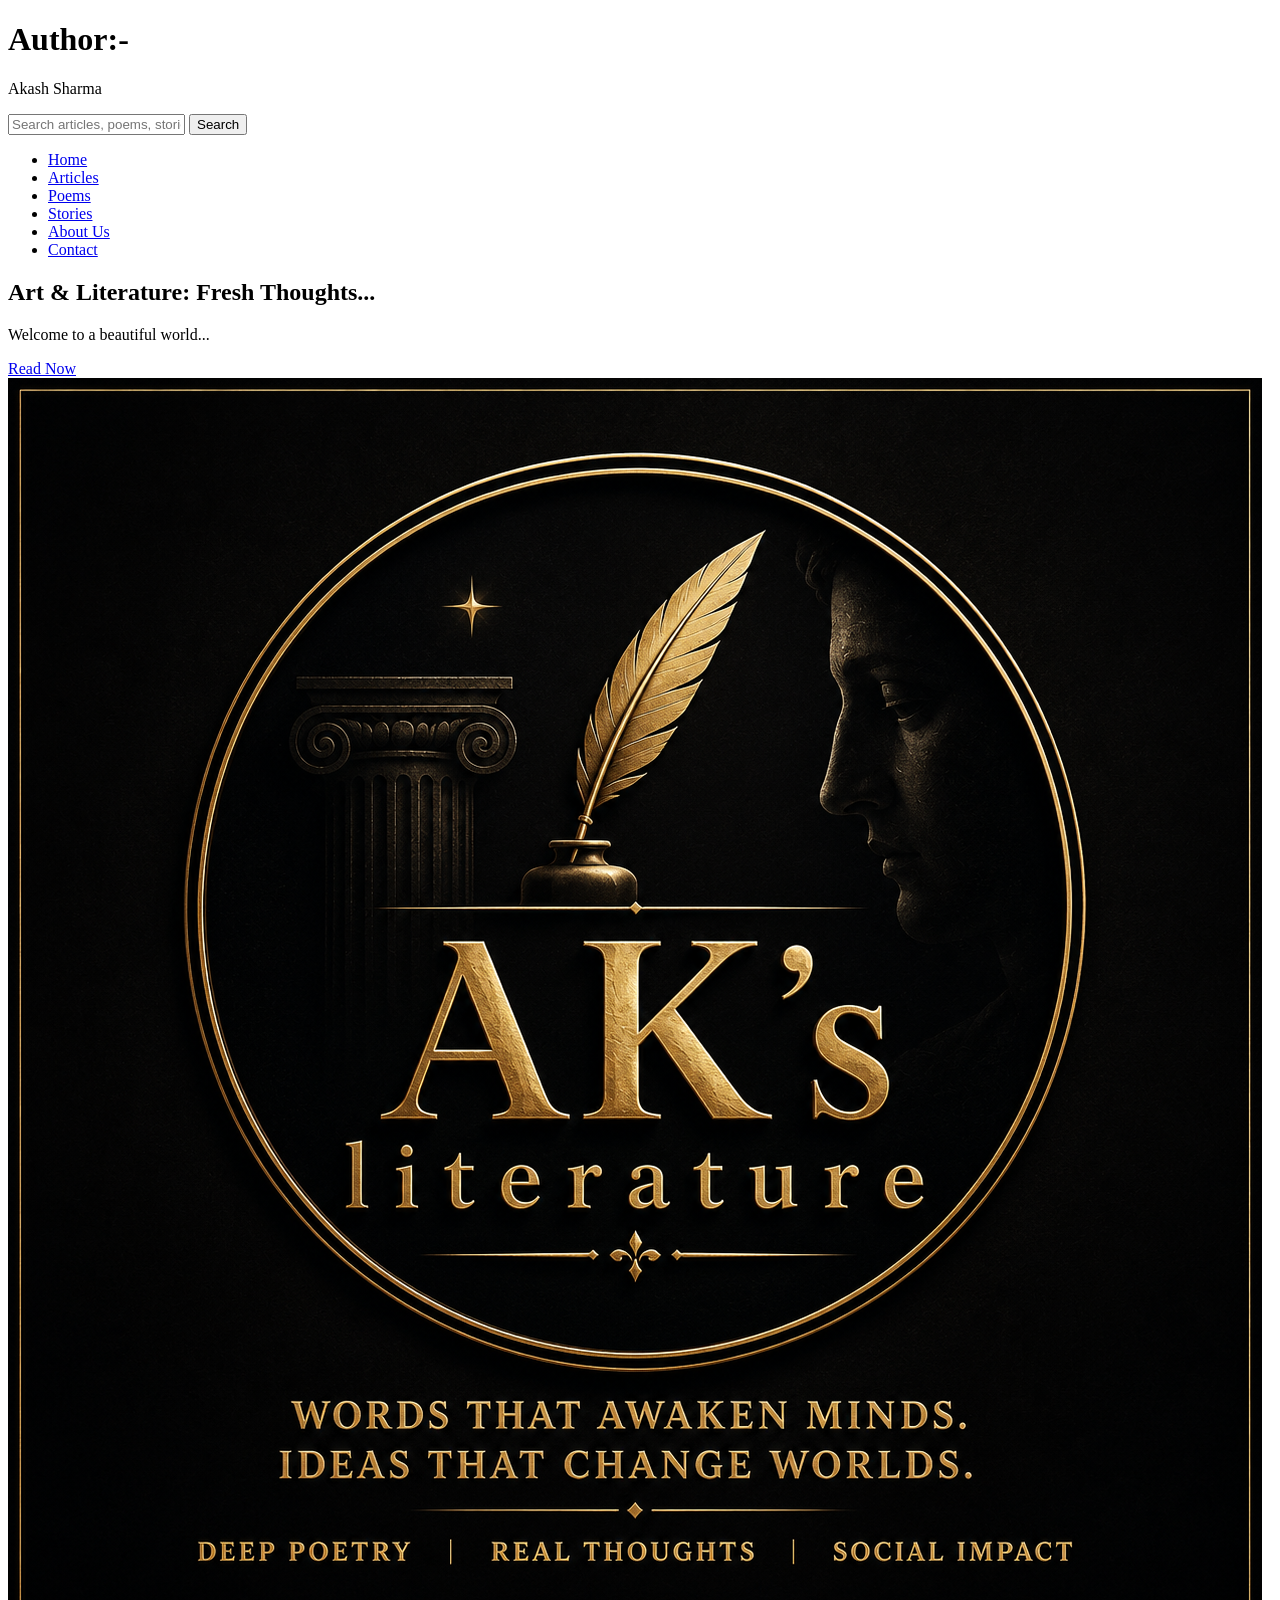
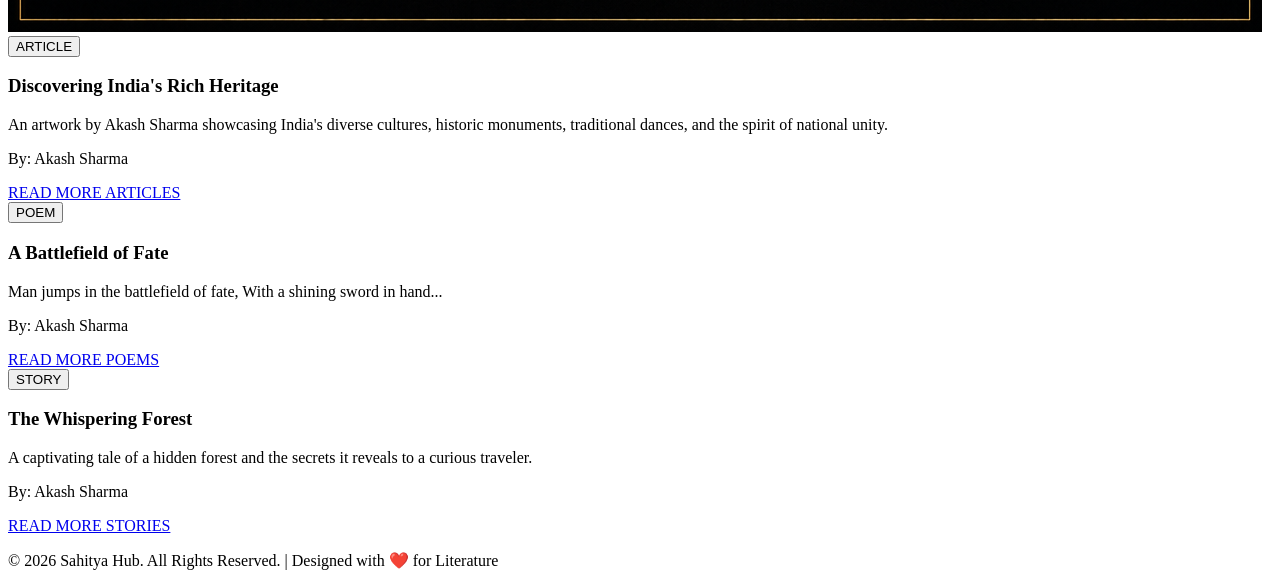
==== index.html @ 0364e893 "Create index.html" ====
<!DOCTYPE html>
<html lang="hi">
<head>
    <meta charset="UTF-8">
    <meta name="viewport" content="width=device-width, initial-scale=1.0">
    <title>Sahitya Hub - Articles, Poems & Stories</title>
    <link rel="stylesheet" href="newfile.css">
</head>
<body>

    <header>
        <div class="logo-area">
            <h1 id="author">Author:-</h1>
            <p id="name">Akash Sharma</p>
        </div>
        <div class="search-bar">
            <input type="text" placeholder="Search articles, poems, stories...">
            <button>Search</button>
        </div>
    </header>

    <nav>
        <ul>
            <li><a href="#" class="active">Home</a></li>
            <li><a href="#">Articles</a></li>
            <li><a href="#">Poems</a></li>
            <li><a href="#">Stories</a></li>
            <li><a href="#">About Us</a></li>
            <li><a href="login.page.2.html">Contact</a></li>
        </ul>
    </nav>

    <section class="hero-section">
    <div class="hero-content">
        <h2>Art & Literature: Fresh Thoughts...</h2>
        <p>Welcome to a beautiful world...</p>
        <a href="#" class="btn">Read Now</a>
    </div>
    
    <img src="img.3.png" alt="Unity in Diversity">
</section>

    <main class="container"><div class="container">
    <div class="card article-card">

        <div class="card-img" id="img-1">
            <button>ARTICLE</button>
    </div>

        <div class="card-content">
            <h3 class="card-title">Discovering India's Rich Heritage</h3>
            <p class="card-text">An artwork by Akash Sharma showcasing India's diverse cultures, historic monuments, traditional dances, and the spirit of national unity.</p>
            <p class="card-author">By: Akash Sharma</p>
            <a href="#" class="btn btn-article">READ MORE ARTICLES</a>
        </div>
    </div>
    <div class="card poem-card">

        <div class="card-img" id="img-2">
            <button>POEM</button>
    </div>
        <div class="card-content">
            <h3 class="card-title">A Battlefield of Fate</h3>
            <p class="card-text">Man jumps in the battlefield of fate, With a shining sword in hand...</p>
            <p class="card-author">By: Akash Sharma</p>
            <a href="#" class="btn btn-poem">READ MORE POEMS</a>
        </div>
    </div>

    <div class="card story-card">

        <div class="card-img" id="img-4">
            <button>STORY</button>
    </div>
        <div class="card-content">
            <h3 class="card-title">The Whispering Forest</h3>
            <p class="card-text">A captivating tale of a hidden forest and the secrets it reveals to a curious traveler.</p>
            <p class="card-author">By: Akash Sharma</p>
            <a href="#" class="btn btn-story">READ MORE STORIES</a>
        </div>
    </div>

    </main>

    <footer>
        <p>&copy; 2026 Sahitya Hub. All Rights Reserved. | Designed with ❤️ for Literature</p>
    </footer>

</body>
</html>
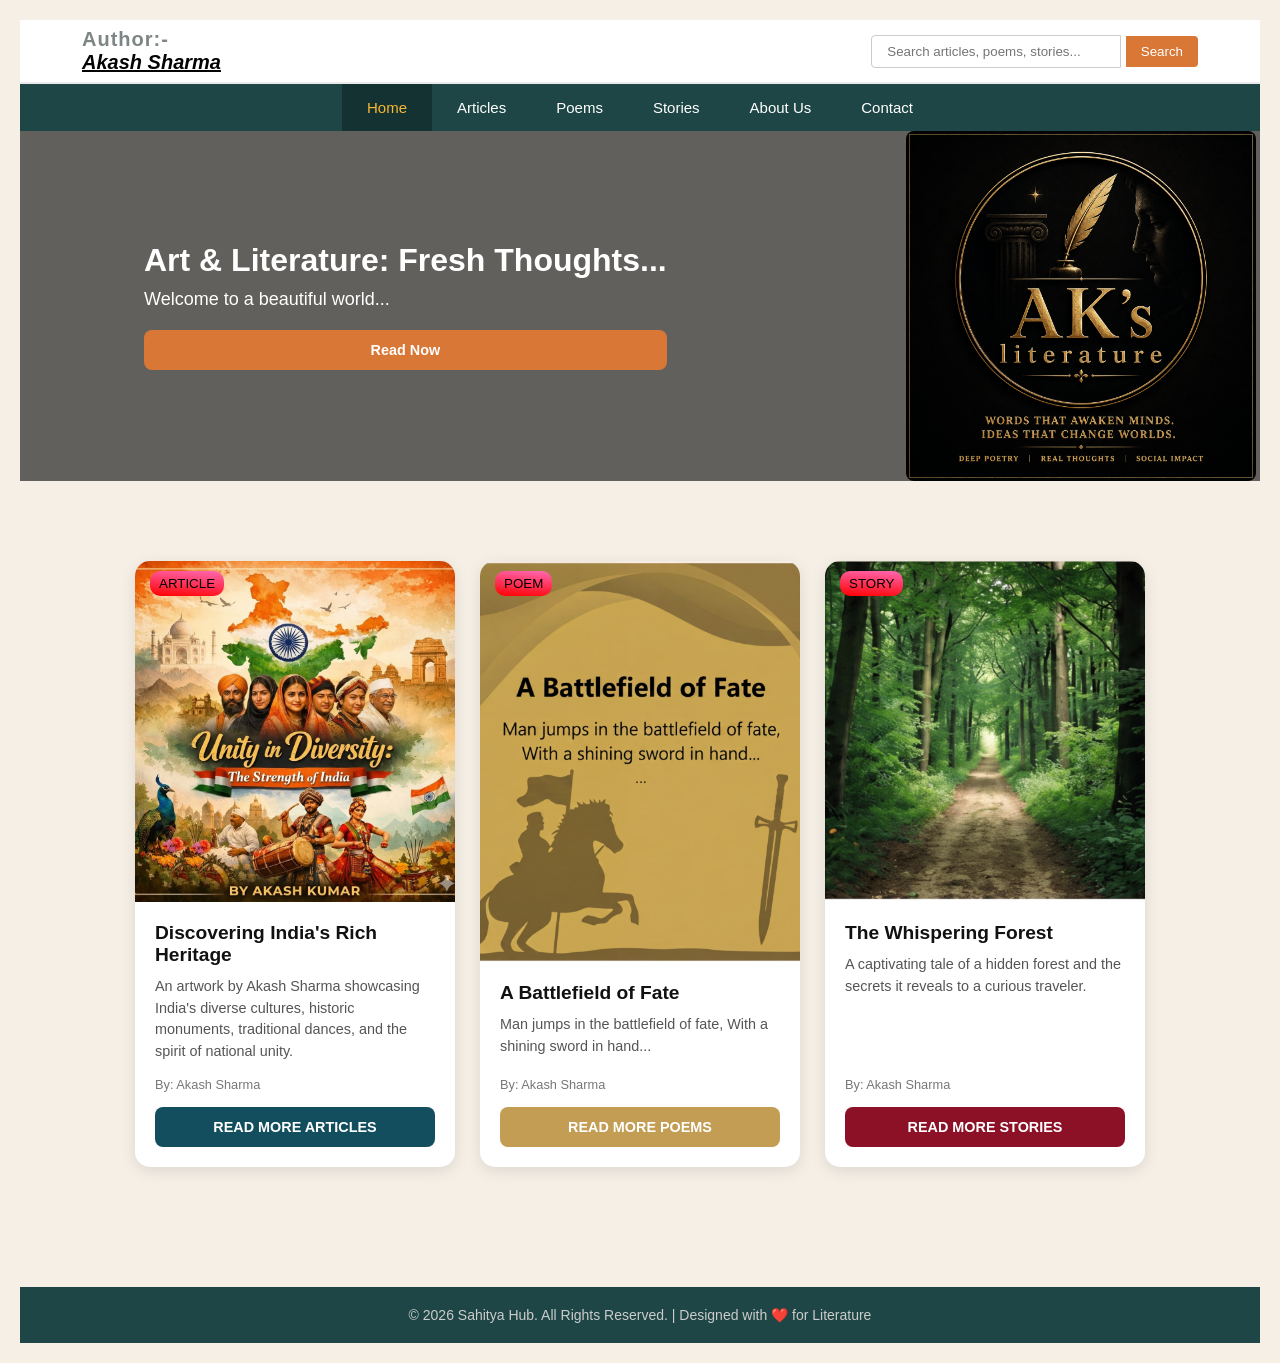
==== commit fcb79497: "Update index.html" ====
--- a/index.html
+++ b/index.html
@@ -4,7 +4,7 @@
     <meta charset="UTF-8">
     <meta name="viewport" content="width=device-width, initial-scale=1.0">
     <title>Sahitya Hub - Articles, Poems & Stories</title>
-    <link rel="stylesheet" href="newfile.css">
+    <link rel="stylesheet" href="style.css">
 </head>
 <body>
 
--- a/style.css
+++ b/style.css
@@ -0,0 +1,381 @@
+/* Reset and Base Styles */
+* {
+    margin: 0;
+    padding: 0;
+    box-sizing: border-box;
+    font-family: 'Segoe UI', Tahoma, Geneva, Verdana, sans-serif;
+}
+
+body {
+    background-color: #ebeae4; /* Light elegant background like the image */
+    color: #333;
+}
+
+/* Header */
+header {
+    background-color: #fff;
+    padding: 8px 5%;
+    display: flex;
+    justify-content: space-between;
+    align-items: center;
+    border-bottom: 2px solid #eaeaea;
+}
+
+.logo-area h1 {
+    color: #7d8585; /* Dark Teal color */
+    font-size: 20px;
+    letter-spacing: 1px;
+}
+
+.logo-area p {
+    font-size: 20px;
+    color: #030303;
+    font-style: italic;
+    font-weight: bold;
+    font-family: 'Franklin Gothic Medium', 'Arial Narrow', Arial, sans-serif;
+    text-decoration: underline;
+}
+
+.search-bar input {
+    padding: 8px 15px;
+    width: 250px;
+    border: 1px solid #ccc;
+    border-radius: 4px 0 0 4px;
+    outline: none;
+}
+
+.search-bar button {
+    padding: 8px 15px;
+    background-color: #d97736; /* Orange button accent */
+    border: none;
+    color: white;
+    cursor: pointer;
+    border-radius: 0 4px 4px 0;
+}
+
+/* Navigation */
+nav {
+    background-color: #1e4646;
+}
+
+nav ul {
+    list-style: none;
+    display: flex;
+    justify-content: center;
+}
+
+nav ul li a {
+    display: block;
+    padding: 15px 25px;
+    color: #fff;
+    text-decoration: none;
+    font-size: 15px;
+    transition: 0.3s;
+}
+
+nav ul li a:hover, nav ul li a.active {
+    background-color: #143232;
+    color: #f7b733;
+}
+
+/* Hero / Banner Parent Container */
+.hero-section {
+    background: linear-gradient(rgba(0,0,0,0.6), rgba(0,0,0,0.6)), url('https://images.unsplash.com/photo-1497633762265-9d179a990aa6?w=1200') no-repeat center center/cover;
+    height: 350px;
+    
+    /* 1. In teen lines se text left aur image right-middle mein ho jayegi */
+    display: flex;
+    justify-content: space-between; /* Text left mein, image right mein */
+    align-items: center;            /* Dono ko upar-neeche se middle (center) karega */
+    
+    color: white;
+    padding: 0 10%;                 /* Left aur right side se thoda elegant gap dene ke liye */
+}
+
+/* Left Side ka Text Box */
+.hero-content {
+    max-width: 55%;                 /* Text ko aadhi jagah dega taaki image ke upar na chade */
+    text-align: left;               /* Text ko left align karega jo dekhne mein achha lagega */
+}
+
+.hero-content h2 {
+    font-size: 32px;
+    margin-bottom: 10px;
+}
+
+.hero-content p {
+    font-size: 18px;
+    margin-bottom: 20px;
+    font-weight: 300;
+}
+
+/* Right Side ki Image */
+.hero-section img {
+    height: 350px;                  /* Banner ki height (350px) se thoda chota taaki fit baithe */
+    width: 350px;
+    object-fit: cover;              /* Image kheechegi ya kharab nahi hogi */
+    border-radius: 8px;             /* Corners ko thoda gol karne ke liye (Optional) */
+    margin-right: -120px;
+}
+
+.btn {
+    display: inline-block;
+    background-color: #d97736;
+    color: white;
+    padding: 10px 25px;
+    text-decoration: none;
+    border-radius: 4px;
+    font-weight: bold;
+    transition: 0.3s;
+}
+
+.btn:hover {
+    background-color: #bfa52e;
+}
+
+/* Main Layout Cards */
+/* Poore body ka background match karne ke liye */
+body {
+    background-color: #f5efe6; /* Light cream background */
+    font-family: 'Arial', sans-serif;
+    margin: 0;
+    padding: 20px;
+}
+
+/* Teeno cards ko ek line me set karne ke liye container */
+.container {
+    display: flex;
+    justify-content: center;
+    gap: 25px; /* Cards ke beech ka gap */
+    flex-wrap: wrap; /* Mobile screen par cards automatic niche aa jayenge */
+    padding: 40px 20px;
+}
+
+/* Card ka main box */
+.card {
+    background-color: #ffffff;
+    border-radius: 15px; /* Rounded corners */
+    box-shadow: 0 4px 15px rgba(0, 0, 0, 0.1); /* Halka shadow effect */
+    width: 320px;
+    overflow: hidden;
+    display: flex;
+    flex-direction: column;
+}
+
+/* Card ki image */
+.card-img {
+    width: 100%;
+    object-fit: cover;
+}
+#img-1 {
+    background-image: url('img.1.jpeg');
+    background-size: cover; /* Background ko theek se fit karne ke liye */
+    background-position: center;
+    height: 341px;
+} 
+#img-1 button{
+    font-family: 'Franklin Gothic Medium', 'Arial Narrow', Arial, sans-serif;
+    border:none;
+    border-radius: 10px;
+    display: inline;
+    margin-top: 10px;
+    margin-left: 15px;
+    padding: 5px 9px 5px 9px;
+    background: linear-gradient(5deg, red, hotpink);
+    transition: background-color 0.3s ease;
+    cursor: pointer;
+}
+#img-1 button:hover{
+    transform: scale(1.1);
+    box-shadow: 0px 8px 15px rgba(63, 39, 62, 0.2); 
+  transform: translateY(-2px);
+}
+
+
+
+#img-2{
+    background-image: url('img.2.png');
+    background-size: cover; /* Background ko theek se fit karne ke liye */
+    background-position: center;
+    height: 401px;
+}
+#img-2 button{
+    font-family: 'Franklin Gothic Medium', 'Arial Narrow', Arial, sans-serif;
+    border:none;
+    border-radius: 10px;
+    display: inline;
+    margin-top: 10px;
+    margin-left: 15px;
+    padding: 5px 9px 5px 9px;
+    background: linear-gradient(5deg, red, hotpink);
+    transition: background-color 0.3s ease;
+    cursor: pointer;
+}
+#img-2 button:hover{
+    transform: scale(1.1);
+    box-shadow: 0px 8px 15px rgba(63, 39, 62, 0.2); 
+  transform: translateY(-2px);
+}
+
+
+#img-4{
+    background-image: url('img.4.png');
+    background-size: cover; /* Background ko theek se fit karne ke liye */
+    background-position: center;
+    height: 341px;
+}
+#img-4 button{
+    font-family: 'Franklin Gothic Medium', 'Arial Narrow', Arial, sans-serif;
+    border:none;
+    border-radius: 10px;
+    display: inline;
+    margin-top: 10px;
+    margin-left: 15px;
+    padding: 5px 9px 5px 9px;
+    background: linear-gradient(5deg, red, hotpink);
+    transition: background-color 0.3s ease;
+    cursor: pointer;
+}
+#img-4 button:hover{
+    transform: scale(1.1);
+    box-shadow: 0px 8px 15px rgba(63, 39, 62, 0.2); 
+  transform: translateY(-2px);
+}
+
+/* Text aur Button ke aas-pass ka space */
+.card-content {
+    padding: 20px;
+    display: flex;
+    flex-direction: column;
+    flex-grow: 1;
+}
+
+.card-title {
+    font-size: 1.2rem;
+    color: #111;
+    margin: 0 0 10px 0;
+}
+
+.card-text {
+    font-size: 0.9rem;
+    color: #555;
+    line-height: 1.5;
+    margin-bottom: 15px;
+    flex-grow: 1; /* Taaki text chhota-bada hone par bhi button sahi jagah rahe */
+}
+
+.card-author {
+    font-size: 0.8rem;
+    color: #777;
+    margin-bottom: 15px;
+}
+
+/* --- BUTTONS STYLING --- */
+
+/* Sabhi buttons ki common setting */
+.btn {
+    display: block;
+    text-align: center;
+    padding: 12px 0;
+    font-size: 0.9rem;
+    font-weight: bold;
+    text-decoration: none; /* Underline hatane ke liye */
+    border-radius: 8px; /* Button ke rounded corners */
+    color: #ffffff; /* White text color */
+    transition: background-color 0.3s ease; /* Hover effect smooth karne ke liye */
+}
+
+/* Article Button (Teal Blue) */
+.btn-article {
+    background-color: #134e5e; 
+}
+.btn-article:hover {
+    background-color: #0f3f4c; /* Hover karne par thoda dark hoga */
+}
+
+/* Poem Button (Gold/Mustard) */
+.btn-poem {
+    background-color: #c29d53;
+}
+.btn-poem:hover {
+    background-color: #aa8441;
+}
+
+/* Story Button (Maroon/Red) */
+.btn-story {
+    background-color: #8c1127;
+}
+.btn-story:hover {
+    background-color: #6e0b1d;
+}
+/* Footer */
+footer {
+    background-color: #1e4646;
+    color: #ccc;
+    text-align: center;
+    padding: 20px;
+    margin-top: 40px;
+    font-size: 14px;
+}
+
+/* Responsive for Mobile & Tablets */
+@media (max-width: 768px) {
+    header {
+        flex-direction: column;
+        gap: 15px;
+        text-align: center;
+    }
+    
+    .search-bar {
+        width: 100%;
+        display: flex;
+        justify-content: center;
+    }
+    
+    .search-bar input {
+        width: 60%;
+    }
+
+    /* 👇 Yahan changes kiye gaye hain 👇 */
+
+    nav ul {
+        flex-direction: row;     /* Column hata kar row kar diya */
+        flex-wrap: wrap;         /* Agar jagah kam ho to text aage wali line me aa jaye */
+        justify-content: center; /* Items ko center me rakhne ke liye */
+        align-items: center;    
+        gap: 5px;                /* Items ke beech thoda gap dene ke liye */
+    }
+    
+    nav ul li a {
+        display: inline-block; 
+        text-align: center;
+        padding: 8px 12px;       /* Padding thodi kam ki taaki jyada items fit hon */
+        font-size: 14px;         /* Mobile ke hisaab se font thoda chota kiya */
+        border-radius: 4px;      /* Buttons ko thoda gol look dene ke liye */
+    }
+    /* 👆 Yahan tak 👆 */
+
+    .hero-section {
+        flex-direction: column;
+        height: auto; 
+        padding: 40px 5%;
+        text-align: center;
+    }
+
+    .hero-content {
+        max-width: 100%;
+        text-align: center;
+        margin-bottom: 30px;
+    }
+
+    .hero-section img {
+        width: 100%;
+        max-width: 350px;
+        margin-right: 0; 
+        height: auto;
+    }
+
+    #img-1, #img-2 {
+        height: 250px; 
+    }
+}
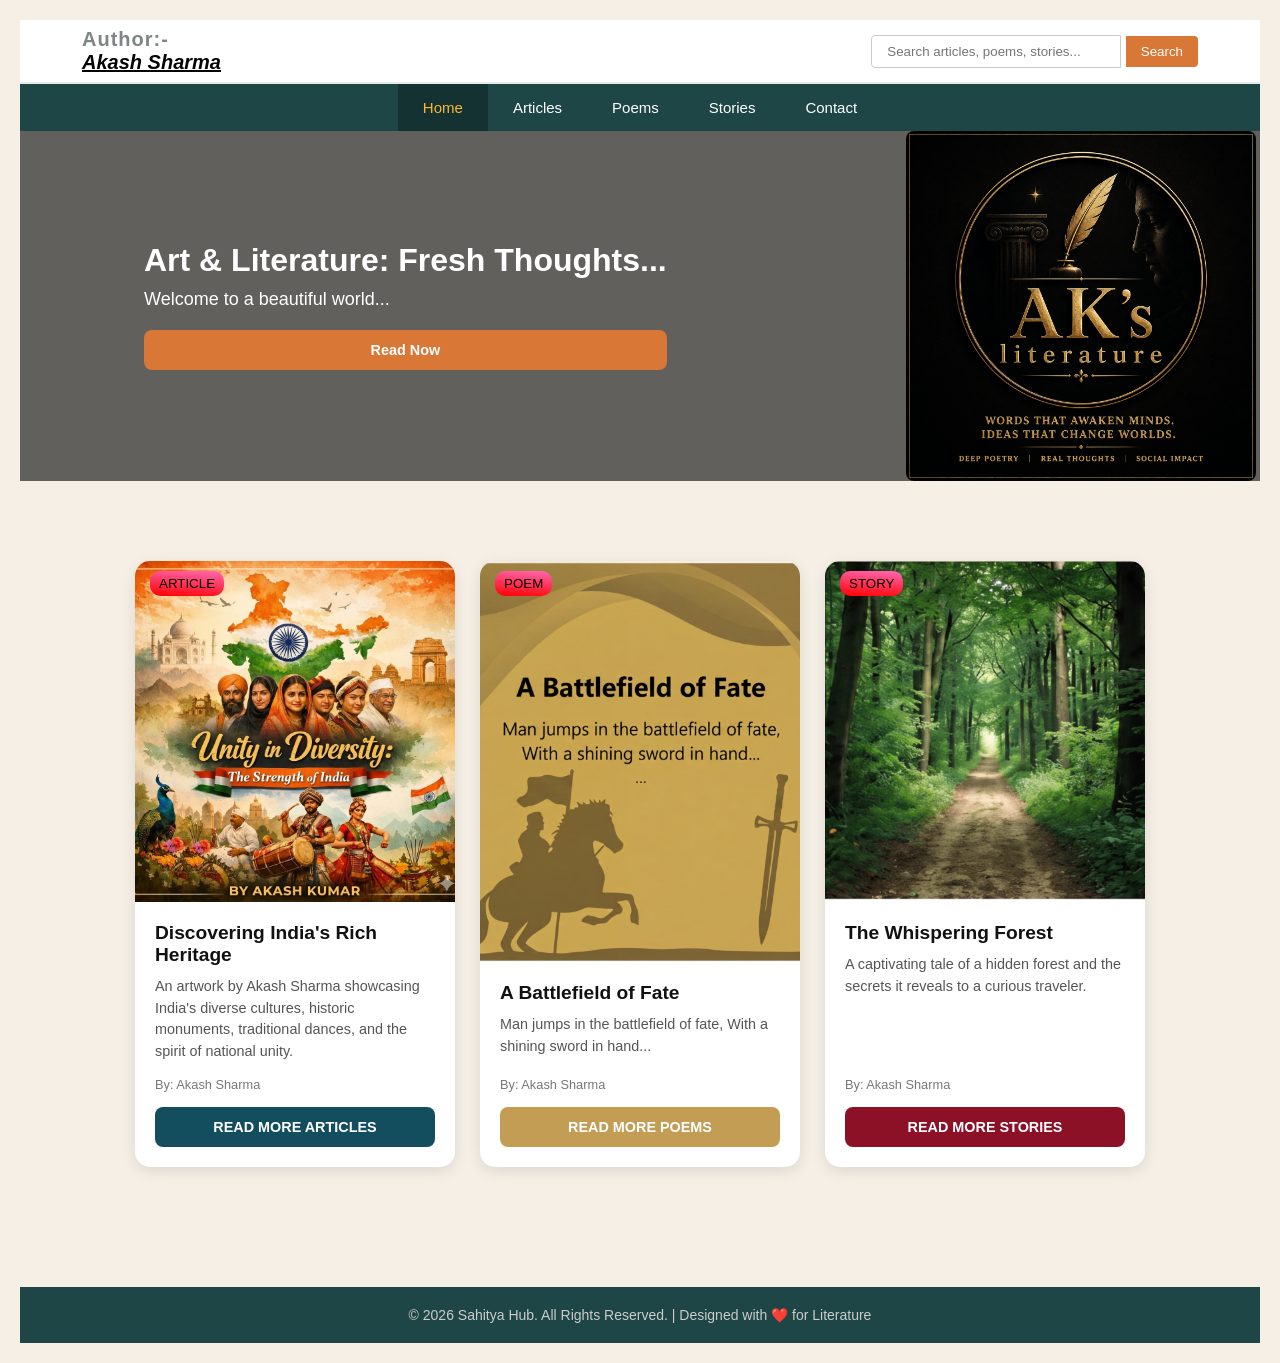
==== commit b43a36b4: "Update index.html" ====
--- a/index.html
+++ b/index.html
@@ -25,7 +25,6 @@
             <li><a href="#">Articles</a></li>
             <li><a href="#">Poems</a></li>
             <li><a href="#">Stories</a></li>
-            <li><a href="#">About Us</a></li>
             <li><a href="login.page.2.html">Contact</a></li>
         </ul>
     </nav>
